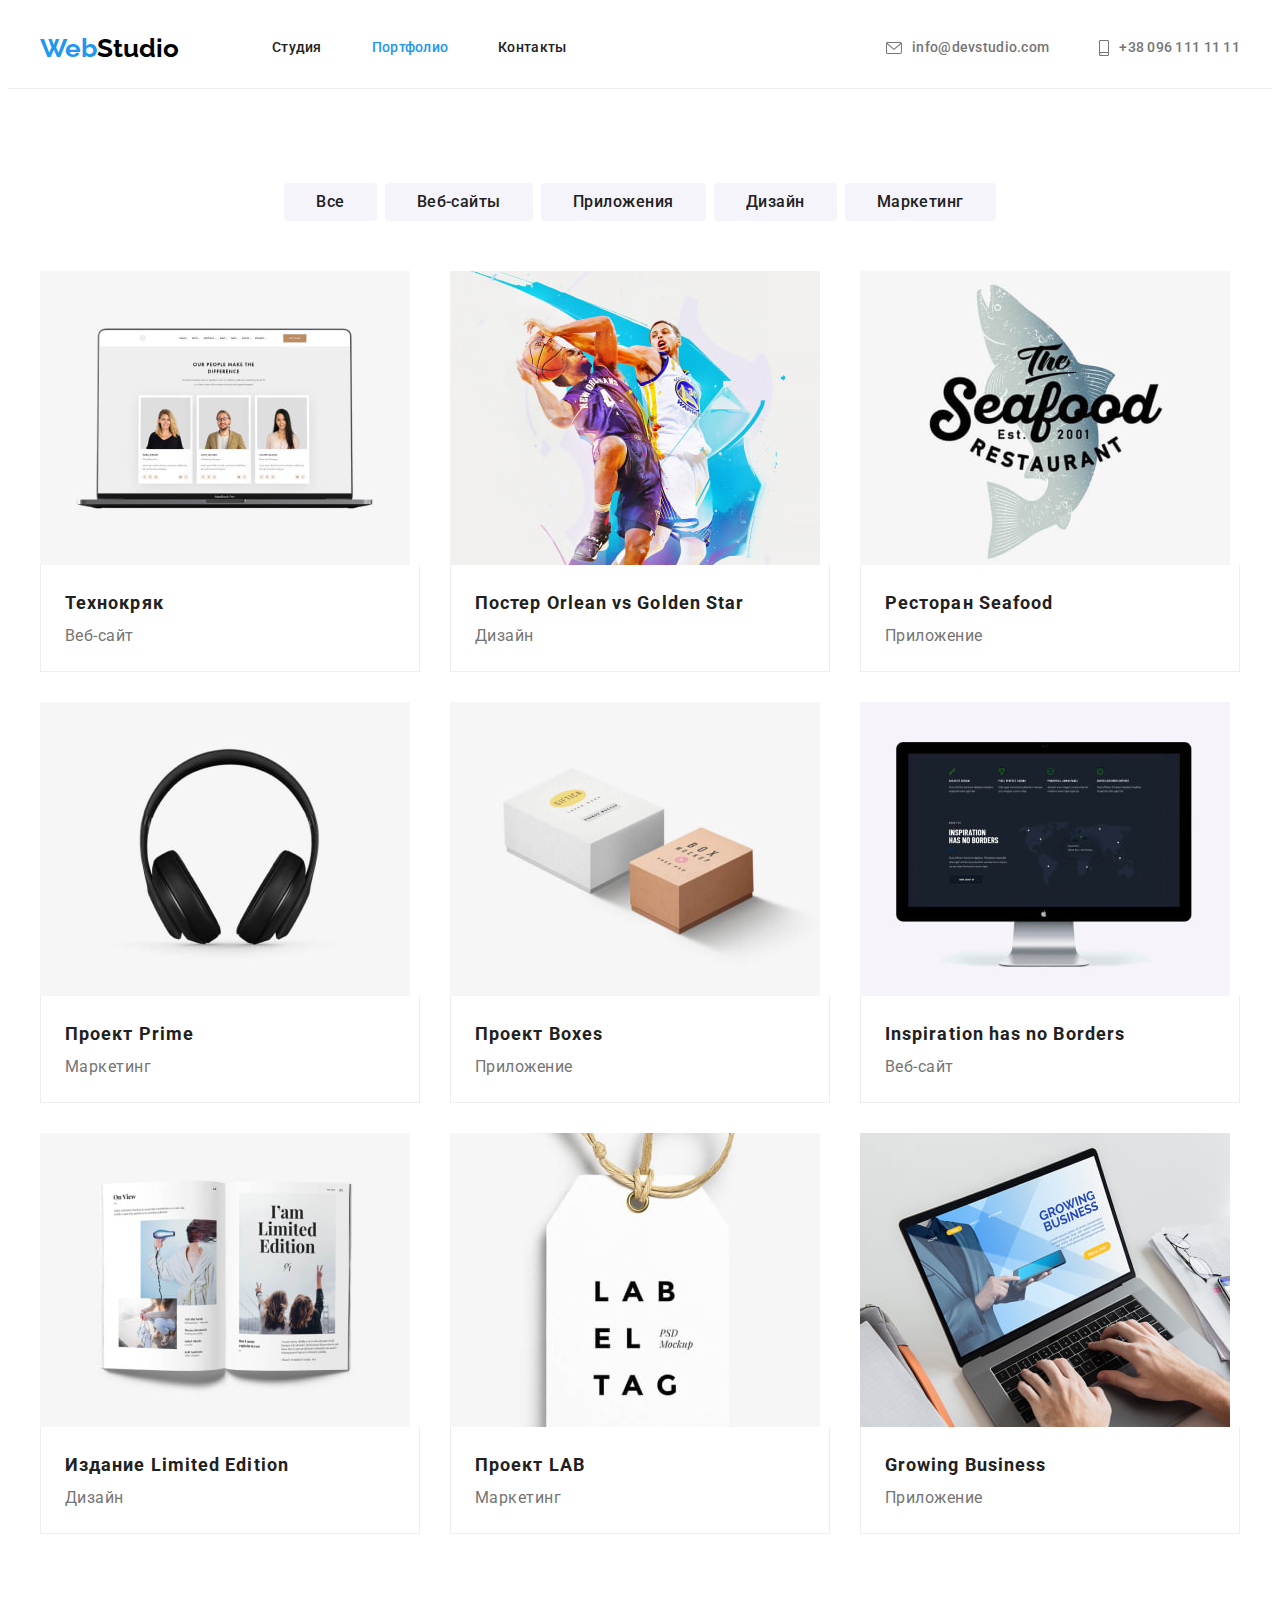
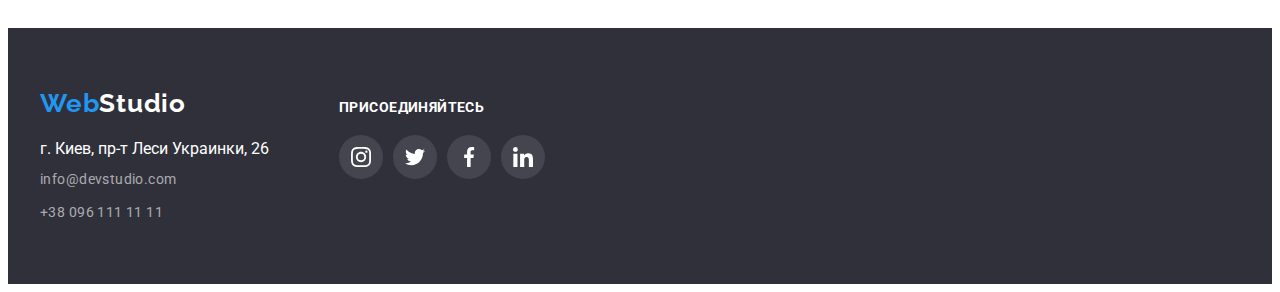
==== portfolio.html @ 003eeb86 "Initial commit" ====
<!DOCTYPE html>
<html lang="ru">
  <head>
    <meta charset="UTF-8" />
    <meta http-equiv="X-UA-Compatible" content="IE=edge" />
    <meta name="viewport" content="width=device-width, initial-scale=1.0" />
    <title>Портфолио</title>
    <!-- Project fonts -->
    <link rel="preconnect" href="https://fonts.googleapis.com" />
    <link rel="preconnect" href="https://fonts.gstatic.com" crossorigin />
    <link
      href="https://fonts.googleapis.com/css2?family=Raleway:wght@700&family=Roboto:wght@400;500;700;900&display=swap"
      rel="stylesheet"
    />
    <!-- Custom ctyles -->
    <link
      rel="stylesheet"
      href="https://cdnjs.cloudflare.com/ajax/libs/modern-normalize/1.1.0/modern-normalize.min.css"
      integrity="sha512-wpPYUAdjBVSE4KJnH1VR1HeZfpl1ub8YT/NKx4PuQ5NmX2tKuGu6U/JRp5y+Y8XG2tV+wKQpNHVUX03MfMFn9Q=="
      crossorigin="anonymous"
      referrerpolicy="no-referrer"
    />
    <link rel="stylesheet" href="./css/styles.css" />
  </head>
  <body>
    <!-- Хедер -->
    <header class="page-header">
      <div class="container header-container">
        <a href="portfolio.html" class="logo" lang="en">
          <span class="span-logo">Web</span>Studio
        </a>
        <nav>
          <ul class="site-nav">
            <li class="site-nav-item"><a class="site-nav-link" href="./index.html">Студия</a></li>
            <li class="site-nav-item">
              <a class="site-nav-link current" href="./portfolio.html">Портфолио</a>
            </li>
            <li class="site-nav-item"><a class="site-nav-link" href="#">Контакты</a></li>
          </ul>
        </nav>
        <ul class="contacts">
          <li class="contact-link">
            <a href="mailto:info@devstudio.com" class="contact-link-mailto">
              <svg class="studio-icon" width="16" height="12">
                <use href="./images/icons.svg#icon-mail"></use>
              </svg>
              info@devstudio.com
            </a>
          </li>
          <li class="contact-link">
            <a href="tel:+380961111111" class="contact-link-tel"> 
              <svg class="studio-icon" width="10" height="16">
              <use href="./images/icons.svg#icon-smartphone"></use>
            </svg>
             +38 096 111 11 11
            </a>
          </li>
        </ul>
      </div>
    </header>
    <main>
      <section class="section">
        <div class="container">
          <h1 class="visually-hidden">Навигация по сайту</h1>
          <!-- Меню Портфолио -->
          <ul class="list-portfolio">
            <li class="btn-item">
              <button class="btn-portfolio" type="button">Все</button>
            </li>
            <li class="btn-item">
              <button class="btn-portfolio" type="button">Веб-сайты</button>
            </li>
            <li class="btn-item">
              <button class="btn-portfolio" type="button">Приложения</button>
            </li>
            <li class="btn-item">
              <button class="btn-portfolio" type="button">Дизайн</button>
            </li>
            <li class="btn-item">
              <button class="btn-portfolio" type="button">Маркетинг</button>
            </li>
          </ul>
          <!-- Портфолио -->
          <ul class="card-set">
            <li class="card-item">
              <a href="" class="card-link">
                <img src="./images/project/project1.jpg" alt="#" width="370" />
                <div class="card-name">
                  <h2 class="portfolio-title">Технокряк</h2>
                  <p class="subtitle">Веб-сайт</p>
                </div>
              </a>
            </li>
            <li class="card-item">
              <a href="" class="card-link">
                <img src="./images/project/project2.jpg" alt="#" width="370" />
                <div class="card-name">
                  <h2 class="portfolio-title">Постер <span lang="en">Orlean vs Golden Star</span></h2>
                  <p class="subtitle">Дизайн</p>
                </div>
              </a>
            </li>
            <li class="card-item">
              <a href="" class="card-link">
                <img src="./images/project/project3.jpg" alt="#" width="370" />
                <div class="card-name">
                  <h2 class="portfolio-title">Ресторан <span lang="en">Seafood</span></h2>
                  <p class="subtitle">Приложение</p>
                </div>
              </a>
            </li>
            <li class="card-item">
              <a href="" class="card-link">
                <img src="./images/project/project4.jpg" alt="#" width="370" />
                <div class="card-name">
                  <h2 class="portfolio-title">Проект <span lang="en">Prime</span></h2>
                  <p class="subtitle">Маркетинг</p>
                </div>
              </a>
            </li>
            <li class="card-item">
              <a href="" class="card-link">
                <img src="./images/project/project5.jpg" alt="#" width="370" />
                <div class="card-name">
                  <h2 class="portfolio-title">Проект <span lang="en">Boxes</span></h2>
                  <p class="subtitle">Приложение</p>
                </div>
              </a>
            </li>
            <li class="card-item">
              <a href="" class="card-link">
                <img src="./images/project/project6.jpg" alt="#" width="370" />
                <div class="card-name">
                  <h2 class="portfolio-title"><span lang="en">Inspiration has no Borders</span></h2>
                  <p class="subtitle">Веб-сайт</p>
                </div>
              </a>
            </li>
            <li class="card-item">
              <a href="" class="card-link">
                <img src="./images/project/project7.jpg" alt="#" width="370" />
                <div class="card-name">
                  <h2 class="portfolio-title">Издание <span lang="en">Limited Edition</span></h2>
                  <p class="subtitle">Дизайн</p>
                </div>
              </a>
            </li>
            <li class="card-item">
              <a href="" class="card-link">
                <img src="./images/project/project8.jpg" alt="#" width="370" />
                <div class="card-name">
                  <h2 class="portfolio-title">Проект <span lang="en">LAB</span> </h2>
                  <p class="subtitle">Маркетинг</p>
                </div>
              </a>
            </li>
            <li class="card-item">
              <a href="" class="card-link">
                <img src="./images/project/project9.jpg" alt="#" width="370" />
                <div class="card-name">
                  <h2 class="portfolio-title"><span lang="en">Growing Business</span> </h2>
                  <p class="subtitle">Приложение</p>
                </div>
              </a>
            </li>
          </ul>
        </div>
      </section>
    </main>
    <footer class="footer">
      <div class="container">
        <div class="footer-containers">
          <a href="index.html" class="footer-logo" lang="en">Web<span class="logo-white">Studio</span></a>
          <address class="address">
            <ul class="list-footer">
              <li class="item-footer">
                <a class="footer-address" href="https://goo.gl/maps/wZrhTmKTJjCUaYkh9">г. Киев, пр-т Леси Украинки, 26</a>
              </li>
              <li class="item-footer">
                <a href="mailto:info@devstudio.com" class="footer-mailto"> info@devstudio.com</a>
              </li>
              <li class="item-footer">
                <a href="tel:+380961111111" class="footer-tel">+38 096 111 11 11</a>
              </li>
            </ul>
          </address>
        </div>
        <div class="container-icon">
          <h3 class="footer-title">присоединяйтесь</h3>
          <ul class="footer-icons">
            <li class="list-icon">
              <a class="socials-links link" href="" target="_blank" rel="noopener noreferrer" aria-label="иконка Instagram">
                <svg class="socials-icons" width="20" height="20">
                  <use href="./images/icons.svg#icon-instagram"></use>
                </svg>
              </a>
            </li>
            <li class="list-icon">
              <a class="socials-links link" href="" target="_blank" rel="noopener noreferrer" aria-label="иконка Twitter">
                <svg class="socials-icons" width="20" height="20">
                  <use href="./images/icons.svg#icon-twitter"></use>
                </svg>
              </a>
            </li>
            <li class="list-icon">
              <a class="socials-links link" href="" target="_blank" rel="noopener noreferrer" aria-label="иконка Facebook">
                <svg class="socials-icons" width="20" height="20">
                  <use href="./images/icons.svg#icon-facebook"></use>
                </svg>
              </a>
            </li>
            <li class="list-icon">
              <a class="socials-links link" href="" target="_blank" rel="noopener noreferrer" aria-label="иконка Linkedin">
                <svg class="socials-icons" width="20" height="20">
                  <use href="./images/icons.svg#icon-linkedin"></use>
                </svg>
              </a>
            </li>
          </ul>
        </div>
      </div>
    </footer>
  </body>
</html>
---- css/styles.css ----
:root {
  --main-txt-cl: #757575;
  --second-txt-cl: #212121;
  --accent-color: #2196f3;
  --card-set-qap: 30px;
}
/* Главная */
body {
  color: var(--main-txt-cl);
  background-color: #ffffff;
  font-family: 'Roboto', sans-serif;
}

.container {
  width: 1200px;
  padding-left: 15px;
  padding-right: 15px;
  margin-left: auto;
  margin-right: auto;
}

h1,
h2,
h3,
h4,
h5,
h6,
ul,
ol,
p {
  margin: 0;
  padding: 0;
}
img {
  display: block;
}

.section {
  padding-top: 94px;
  padding-bottom: 94px;
}

.page-header {
  border-bottom: 1px solid #ececec;
}
.header-container {
  display: flex;
  align-items: center;
}

/* цвет лого */
.logo {
  font-family: 'Raleway';
  font-weight: 700;
  font-size: 26px;
  line-height: 1.19;
  color: #000000;
  text-decoration: none;
  margin-right: 93px;
}
.span-logo {
  font-family: 'Raleway';
  font-weight: 700;
  font-size: 26px;
  line-height: 1.19;
  color: var(--accent-color);
}
/* убирает маркировки возле списка */
ul {
  list-style: none;
}
/* блок навигации */

.site-nav {
  display: flex;
  align-items: center;
}

.site-nav-link {
  font-weight: 500;
  font-size: 14px;
  line-height: 1.14;
  letter-spacing: 0.02em;
  color: var(--second-txt-cl);
  text-decoration: none;
  display: block;
  padding-top: 32px;
  padding-bottom: 32px;
}

.site-nav-item {
  margin-right: 50px;
}
.site-nav-item:last-child {
  margin-right: 0;
}
.site-nav-link:hover,
.site-nav-link:focus {
  color: var(--accent-color);
}
.site-nav-link.current {
  color: var(--accent-color);
}
/* контакти */
.contacts {
  display: flex;
  margin-left: auto;
}

.contact-link {
  display: flex;
  margin-right: 50px;
  color: var(--main-txt-cl);
  align-items: center;
}

.contact-link:last-child {
  margin-right: 0;
}

.contact-link-mailto:hover,
.contact-link-mailto:focus {
  color: var(--accent-color);
}
.contact-link-tel:hover,
.contact-link-tel:focus {
  color: var(--accent-color);
}
.contact-link-mailto,
.contact-link-tel {
  font-weight: 500;
  font-size: 14px;
  line-height: 1.14;
  letter-spacing: 0.02em;
  color: var(--main-txt-cl);
  text-decoration: none;
  padding-top: 32px;
  padding-bottom: 32px;
  display: flex;
  align-items: center;
}
.studio-icon {
  fill: currentcolor;
  margin-right: 10px;
}
/* Герой */
.hero {
  max-width: 1600px;
  margin-left: auto;
  margin-right: auto;
  color: #ffffff;
  background-color: #c4c4c4;
  background-size: 1600px 600px;
  background-image: linear-gradient(rgba(47, 48, 58, 0.4), rgba(47, 48, 58, 0.4)),
    url(../images/background/bk.png.jpg);
  background-repeat: no-repeat;
  background-position: center;
  display: block;
  text-align: center;
  padding-top: 200px;
  padding-bottom: 200px;
}

.hero-title {
  text-transform: uppercase;
  width: 696px;
  letter-spacing: 0.06em;
  font-weight: 900;
  font-size: 44px;
  line-height: 1.36;
  margin-bottom: 30px;
  margin-left: auto;
  margin-right: auto;
}
/* Кнопка */
.button {
  font-weight: 700;
  font-size: 16px;
  line-height: 1.88;
  color: #ffffff;
  background-color: var(--accent-color);
  font-family: inherit;
  cursor: pointer;
  padding: 10px 32px;
  min-width: 200px;
  min-height: 50px;
  border-radius: 4px;
  border: none;
}

/* особенности */
.specifics-list {
  display: flex;
}

.specific-link {
  display: flex;
  align-items: center;
  justify-content: center;

  width: 270px;
  min-height: 120px;

  background: #f5f4fa;
  border-radius: 4px;
  margin-bottom: 30px;
}

.specific-item {
  width: 270px;
  margin-right: 30px;
}
.specific-item:last-child {
  margin-right: 0;
}
.specific-title {
  font-weight: 700;
  font-size: 14px;
  line-height: 1.4;
  text-transform: uppercase;
  color: var(--second-txt-cl);
  margin-bottom: 10px;
}
.specific-text {
  font-size: 14px;
  line-height: 1.71;
  letter-spacing: 0.03em;
}

/* Чем мы занимаемся */
.work {
  padding-top: 0;
}
.work-title {
  font-weight: 700;
  font-size: 36px;
  line-height: 1.17;
  letter-spacing: 0.03em;
  color: var(--second-txt-cl);
  margin-bottom: 50px;
  text-align: center;
}
.work-item {
  display: flex;
}
.work-list {
  margin-right: 30px;
}
.work-list:last-child {
  margin-right: 0;
}
/* команда */
.team {
  color: var(--second-txt-cl);
  background-color: #f5f4fa;
  text-align: center;
}
.team-list {
  display: flex;
}
.team-title {
  font-weight: 700;
  font-size: 36px;
  line-height: 1.17;
  letter-spacing: 0.03em;
  margin-bottom: 50px;
}
.team-item {
  background-color: #ffffff;
  margin-right: 30px;
  box-shadow: 0px 1px 3px rgba(0, 0, 0, 0.12), 0px 1px 1px rgba(0, 0, 0, 0.14),
    0px 2px 1px rgba(0, 0, 0, 0.2);
  border-radius: 0px 0px 4px 4px;
}
.team-item:last-child {
  margin-right: 0;
}
.team-box {
  padding-top: 30px;
  padding-bottom: 30px;
}
.team-name {
  font-weight: 500;
  font-size: 16px;
  line-height: 1.19;
  text-align: center;
  letter-spacing: 0.03em;
  margin-bottom: 10px;
}

.team-position {
  font-size: 16px;
  line-height: 1.19;
  text-align: center;
  letter-spacing: 0.03em;
  color: var(--main-txt-cl);
  margin-bottom: 16px;
}
/* Соц. сети icons Наша команда  */
.socials {
  display: flex;
  justify-content: center;
  align-items: center;
}
.socials-link {
  display: flex;
  align-items: center;
  justify-content: center;

  width: 44px;
  height: 44px;

  background-color: #ffffff;

  border-radius: 50%;
}
.socials-link:hover,
.socials-link:focus {
  background-color: #2196f3;
}
.socials-link:hover .socials-icon,
.socials-link:focus .socials-icon {
  fill: #ffffff;
}
.socials-item:not(:last-child) {
  margin-right: 10px;
}
.socials-icon {
  fill: #afb1b8;
}

/* Постоянные клиенты */
.clients-title {
  font-weight: 700;
  font-size: 36px;
  line-height: 1.17;
  letter-spacing: 0.03em;
  margin-bottom: 50px;
  text-align: center;
  letter-spacing: 0.03em;
  color: #212121;
}
.clients {
  display: flex;
  align-items: center;
  justify-content: center;
}
.clients-item:not(:last-child) {
  margin-right: 30px;
}
.clients-link {
  display: flex;
  align-items: center;
  justify-content: center;

  width: 170px;
  min-height: 92px;

  border: 1px solid #afb1b8;
  border-radius: 4px;
}
.clients-icon {
  fill: #afb1b8;
}



.clients-link:hover,
.clients-link:focus {
  border: 1px solid #2196f3;
}

.clients-link:hover .clients-icon,
.clients-link:focus .clients-icon {
  fill: #2196f3;
}

/* Подвал */
.footer {
  background-color: #2f303a;
  padding-top: 60px;
  padding-bottom: 60px;
}
.footer-logo {
  font-family: 'Raleway';
  font-weight: 700;
  font-size: 26px;
  line-height: 1.19;
  letter-spacing: 0.03em;
  color: var(--accent-color);
  text-decoration: none;
}
.logo-white {
  font-family: 'Raleway';
  font-weight: 700;
  font-size: 26px;
  line-height: 1.19;
  letter-spacing: 0.03em;
  color: #ffffff;
}
.address {
  margin-top: 20px;
}
.footer-address {
  font-family: 'Roboto';
  color: #ffffff;
  font-style: normal;
  text-decoration: none;
  font-weight: 400;
}
.item-footer {
  margin-bottom: 9px;
}
.item-footer:last-child {
  margin-bottom: 0px;
}
.footer-address {
  display: block;
}
.footer-tel,
.footer-mailto {
  font-size: 14px;
  line-height: 24px;
  letter-spacing: 0.03em;
  color: rgba(255, 255, 255, 0.6);
  text-decoration: none;
  font-style: normal;
}
.footer > .container {
  display: flex;
  align-items: baseline;
}
.container-icon {
  margin-left: 70px;
}
/* Соц. сети icons Footer  */
.footer-title {
  font-weight: 700;
  font-size: 14px;
  line-height: 16px;
  letter-spacing: 0.03em;
  text-transform: uppercase;
  color: #ffffff;
  margin-bottom: 20px;
}
.footer-icons {
  display: flex;
  align-items: center;
}
.socials-links {
  display: flex;
  align-items: center;
  justify-content: center;

  width: 44px;
  height: 44px;

  background-color: rgba(255, 255, 255, 0.1);

  border-radius: 50%;
}
.socials-links:hover,
.socials-links:focus {
  background-color: #2196f3;
}

.list-icon:not(:last-child) {
  margin-right: 10px;
}
.socials-icons {
  fill: #ffffff;
}

/* Main portfolio */
.section .list-portfolio {
  display: flex;
  align-items: center;
  justify-content: center;
}

.btn-portfolio {
  font-weight: 500;
  font-size: 16px;
  line-height: 1.63;
  text-align: center;
  letter-spacing: 0.03em;
  color: var(--second-txt-cl);
  background-color: #f5f4fa;
  cursor: pointer;
  font-family: inherit;
  padding: 6px 32px;
  border: none;
  border-radius: 4px;
}
.btn-item {
  margin-right: 8px;
}
.btn-item:last-child {
  margin-right: 0;
}

.list-portfolio {
  margin-bottom: 50px;
}

.btn-portfolio:hover,
.btn-portfolio:focus {
  color: #ffffff;
  background-color: var(--accent-color);
  box-shadow: 0px 3px 1px rgba(0, 0, 0, 0.1), 0px 1px 2px rgba(0, 0, 0, 0.08),
    0px 2px 2px rgba(0, 0, 0, 0.12);
  border-radius: 4px;
}

.portfolio-title {
  font-weight: 700;
  font-size: 18px;
  line-height: 2;
  letter-spacing: 0.06em;
  color: var(--second-txt-cl);
}

.subtitle {
  font-size: 16px;
  line-height: 1.88;
  letter-spacing: 0.03em;
  color: var(--main-txt-cl);
}
.visually-hidden {
  position: absolute;
  width: 1px;
  height: 1px;
  margin: -1px;
  border: 0;
  padding: 0;
  clip: rect(0 0 0 0);
  overflow: hidden;
}
/* card set */

.card-set {
  display: flex;
  flex-wrap: wrap;
  margin-left: calc(-1 * var(--card-set-qap));
  margin-top: calc(-1 * var(--card-set-qap));
}

.card-set > .card-item {
  margin-left: var(--card-set-qap);
  margin-top: var(--card-set-qap);
  flex-basis: calc(100% / 3 - var(--card-set-qap));
}
.card-name {
  padding-top: 20px;
  padding-right: 24px;
  padding-bottom: 20px;
  padding-left: 24px;
  border-left: 1px solid #eeeeee;
  border-bottom: 1px solid #eeeeee;
  border-right: 1px solid #eeeeee;
}

.card-link:hover,
.card-link:focus {
  background: #ffffff;
  box-shadow: 0px 1px 1px rgba(0, 0, 0, 0.12), 0px 4px 4px rgba(0, 0, 0, 0.06),
    1px 4px 6px rgba(0, 0, 0, 0.16);
}
.card-link {
  display: block;
  text-decoration: none;
}
.card-link:hover,
.card-link:focus {
  background: #ffffff;
  box-shadow: 0px 1px 1px rgba(0, 0, 0, 0.12), 0px 4px 4px rgba(0, 0, 0, 0.06),
    1px 4px 6px rgba(0, 0, 0, 0.16);
}
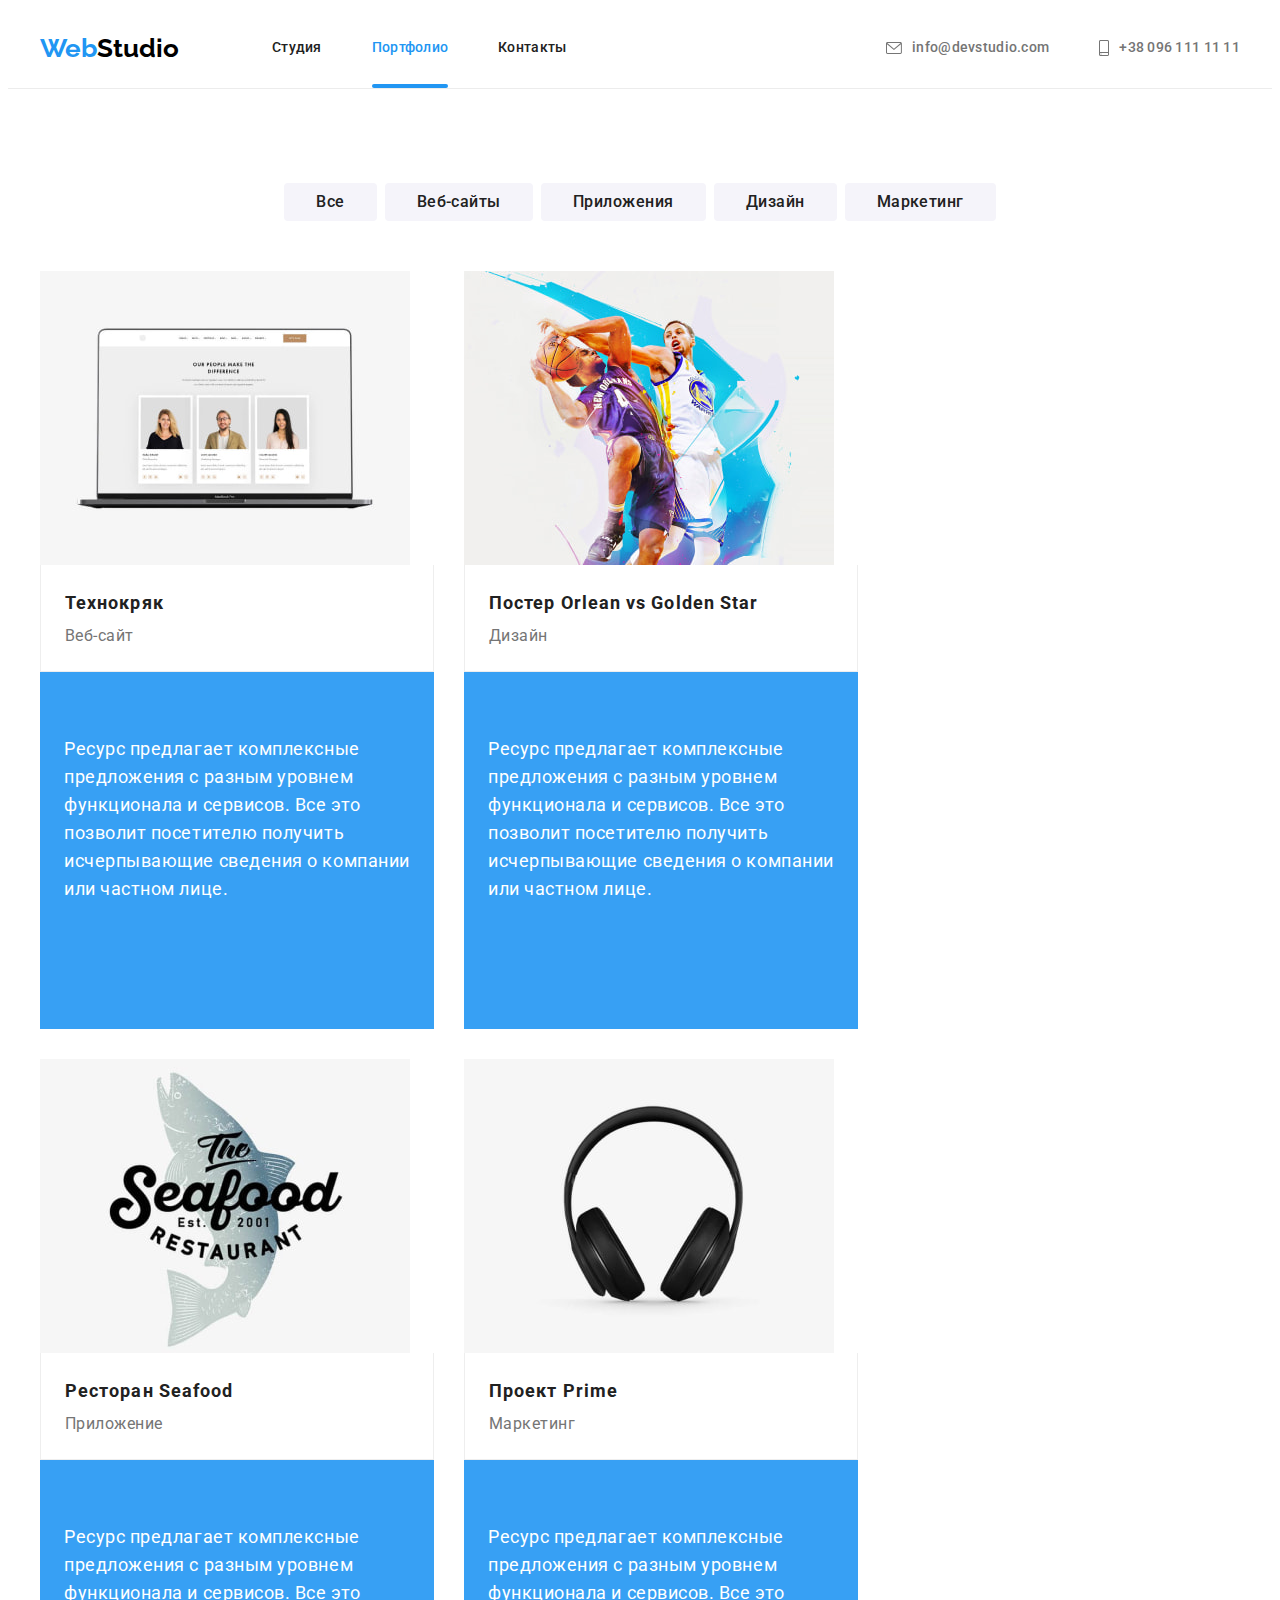
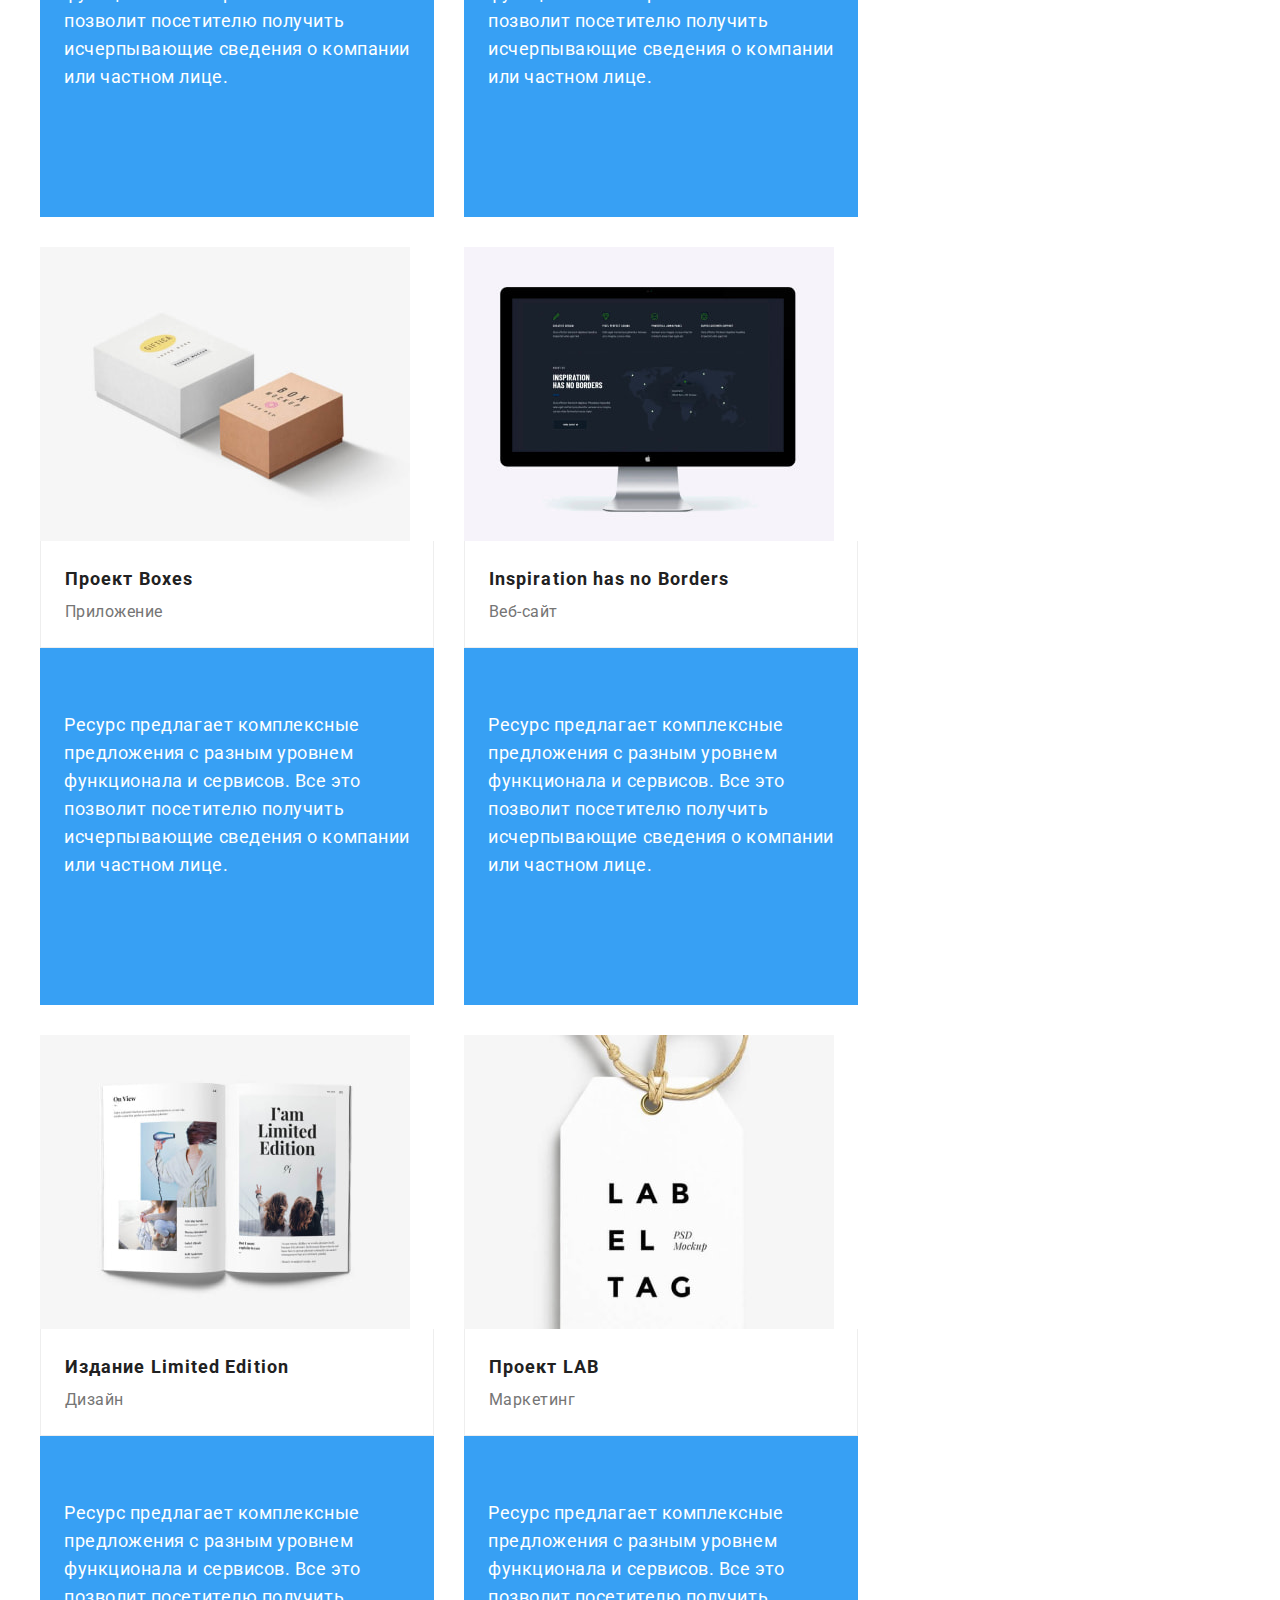
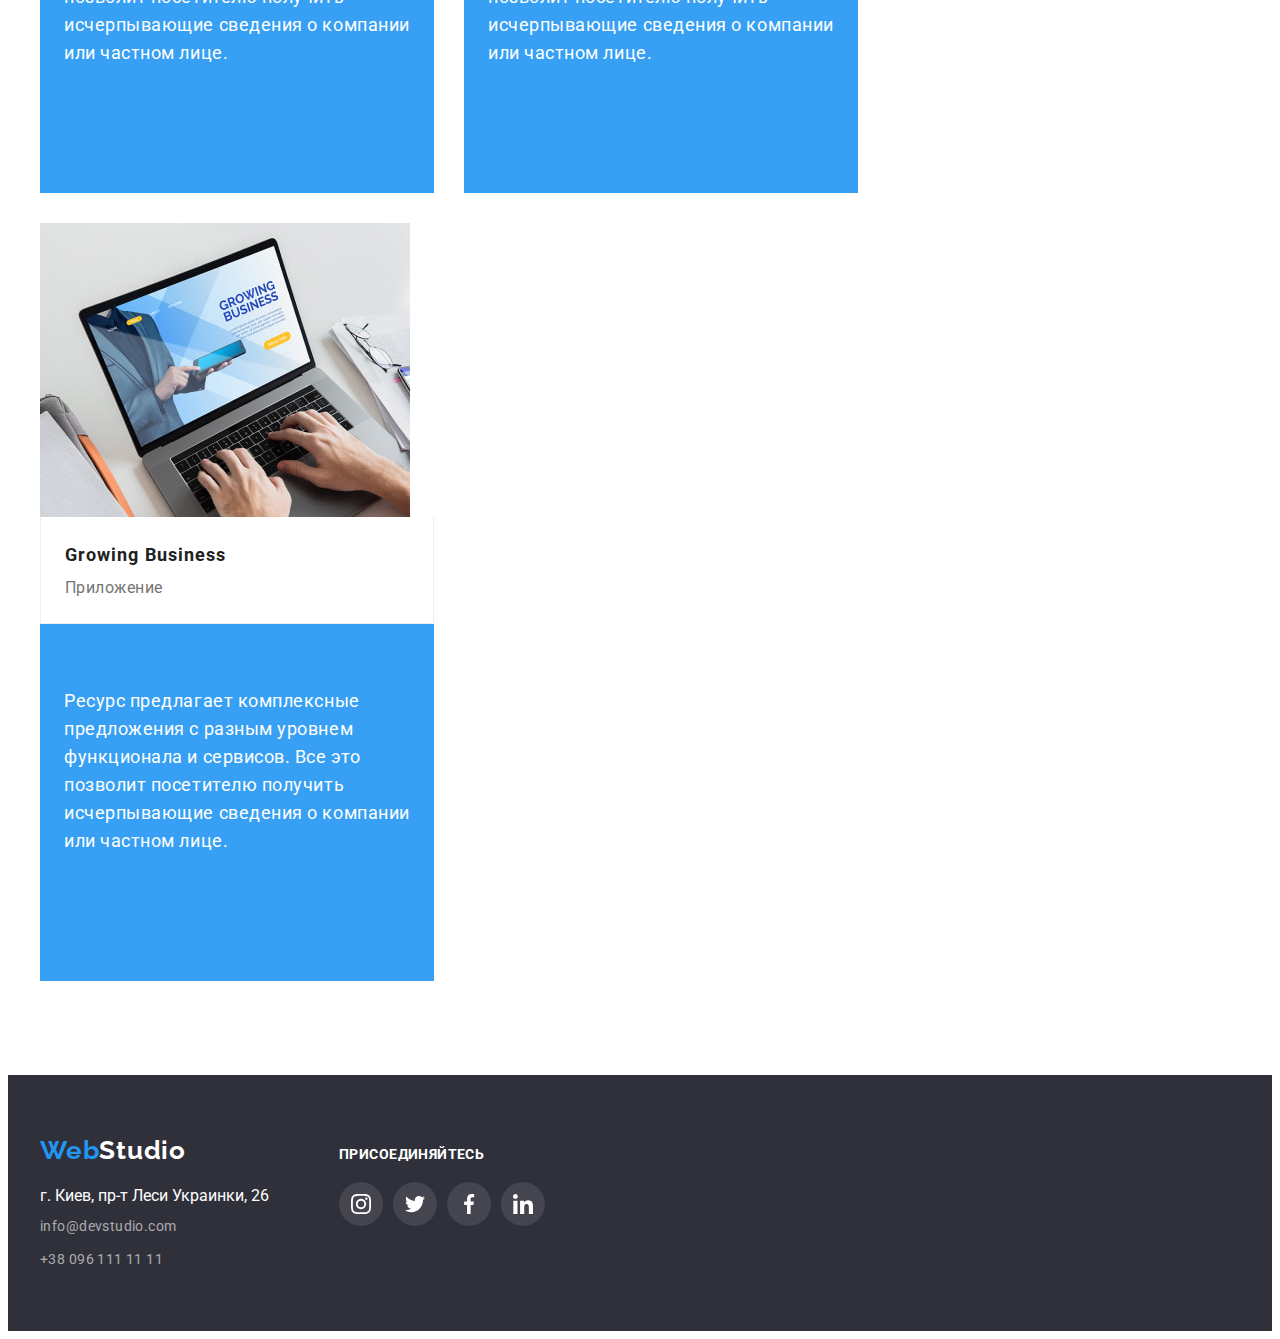
==== commit 944e8a9a: "transititon задала властивість" ====
--- a/portfolio.html
+++ b/portfolio.html
@@ -89,6 +89,10 @@
                   <h2 class="portfolio-title">Технокряк</h2>
                   <p class="subtitle">Веб-сайт</p>
                 </div>
+                <div class="overlay">
+                  <p class="overlay-text">Ресурс предлагает комплексные предложения с разным уровнем функционала и сервисов. Все это позволит посетителю получить
+                  исчерпывающие сведения о компании или частном лице.</p>
+                </div>
               </a>
             </li>
             <li class="card-item">
@@ -98,6 +102,10 @@
                   <h2 class="portfolio-title">Постер <span lang="en">Orlean vs Golden Star</span></h2>
                   <p class="subtitle">Дизайн</p>
                 </div>
+                <div class="overlay">
+                  <p class="overlay-text">Ресурс предлагает комплексные предложения с разным уровнем функционала и сервисов. Все это
+                    позволит посетителю получить исчерпывающие сведения о компании или частном лице.</p>
+                </div>
               </a>
             </li>
             <li class="card-item">
@@ -107,6 +115,11 @@
                   <h2 class="portfolio-title">Ресторан <span lang="en">Seafood</span></h2>
                   <p class="subtitle">Приложение</p>
                 </div>
+                <div class="overlay">
+                  <p class="overlay-text">Ресурс предлагает комплексные предложения с разным уровнем функционала и сервисов. Все это
+                    позволит посетителю получить
+                    исчерпывающие сведения о компании или частном лице.</p>
+                </div>
               </a>
             </li>
             <li class="card-item">
@@ -116,6 +129,11 @@
                   <h2 class="portfolio-title">Проект <span lang="en">Prime</span></h2>
                   <p class="subtitle">Маркетинг</p>
                 </div>
+                <div class="overlay">
+                  <p class="overlay-text">Ресурс предлагает комплексные предложения с разным уровнем функционала и сервисов. Все это
+                    позволит посетителю получить
+                    исчерпывающие сведения о компании или частном лице.</p>
+                </div>
               </a>
             </li>
             <li class="card-item">
@@ -125,6 +143,11 @@
                   <h2 class="portfolio-title">Проект <span lang="en">Boxes</span></h2>
                   <p class="subtitle">Приложение</p>
                 </div>
+                <div class="overlay">
+                  <p class="overlay-text">Ресурс предлагает комплексные предложения с разным уровнем функционала и сервисов. Все это
+                    позволит посетителю получить
+                    исчерпывающие сведения о компании или частном лице.</p>
+                </div>
               </a>
             </li>
             <li class="card-item">
@@ -134,6 +157,11 @@
                   <h2 class="portfolio-title"><span lang="en">Inspiration has no Borders</span></h2>
                   <p class="subtitle">Веб-сайт</p>
                 </div>
+                <div class="overlay">
+                  <p class="overlay-text">Ресурс предлагает комплексные предложения с разным уровнем функционала и сервисов. Все это
+                    позволит посетителю получить
+                    исчерпывающие сведения о компании или частном лице.</p>
+                </div>
               </a>
             </li>
             <li class="card-item">
@@ -143,6 +171,11 @@
                   <h2 class="portfolio-title">Издание <span lang="en">Limited Edition</span></h2>
                   <p class="subtitle">Дизайн</p>
                 </div>
+                <div class="overlay">
+                  <p class="overlay-text">Ресурс предлагает комплексные предложения с разным уровнем функционала и сервисов. Все это
+                    позволит посетителю получить
+                    исчерпывающие сведения о компании или частном лице.</p>
+                </div>
               </a>
             </li>
             <li class="card-item">
@@ -152,6 +185,11 @@
                   <h2 class="portfolio-title">Проект <span lang="en">LAB</span> </h2>
                   <p class="subtitle">Маркетинг</p>
                 </div>
+                <div class="overlay">
+                  <p class="overlay-text">Ресурс предлагает комплексные предложения с разным уровнем функционала и сервисов. Все это
+                    позволит посетителю получить
+                    исчерпывающие сведения о компании или частном лице.</p>
+                </div>
               </a>
             </li>
             <li class="card-item">
@@ -160,6 +198,11 @@
                 <div class="card-name">
                   <h2 class="portfolio-title"><span lang="en">Growing Business</span> </h2>
                   <p class="subtitle">Приложение</p>
+                </div>
+                <div class="overlay">
+                  <p class="overlay-text">Ресурс предлагает комплексные предложения с разным уровнем функционала и сервисов. Все это
+                    позволит посетителю получить
+                    исчерпывающие сведения о компании или частном лице.</p>
                 </div>
               </a>
             </li>
--- a/css/styles.css
+++ b/css/styles.css
@@ -3,6 +3,9 @@
   --second-txt-cl: #212121;
   --accent-color: #2196f3;
   --card-set-qap: 30px;
+  /* animation */
+  --timing-anim: cubic-bezier(0.4, 0, 0.2, 1);
+  --anim-duration: 250ms 
 }
 /* Главная */
 body {
@@ -101,6 +104,22 @@
 .site-nav-link.current {
   color: var(--accent-color);
 }
+.site-nav-link.current::after {
+  content: '';
+  display: block;
+  width: 100%;
+  height: 4px;
+  border-radius: 2px;
+  background-color: var(--accent-color);
+  position: absolute;
+  bottom: 0;
+  left: 0;
+}
+
+.site-nav-link.current {
+  position: relative;
+}
+
 /* контакти */
 .contacts {
   display: flex;
@@ -112,6 +131,11 @@
   margin-right: 50px;
   color: var(--main-txt-cl);
   align-items: center;
+
+  transition-property: color;
+  transition-duration: var(--anim-duration);
+  transition-timing-function: var(--timing-anim) ;
+
 }
 
 .contact-link:last-child {
@@ -138,6 +162,9 @@
   padding-bottom: 32px;
   display: flex;
   align-items: center;
+  transition-property: color;
+  transition-duration: var(--anim-duration);
+  transition-timing-function: var(--timing-anim) ;
 }
 .studio-icon {
   fill: currentcolor;
@@ -188,6 +215,59 @@
   border: none;
 }
 
+/* модальное окно */
+.backdrop {
+  position: fixed;
+  top: 0;
+  left: 0;
+  width: 100%;
+  height: 100%;
+  background-color: rgba(0, 0, 0, 0.2);
+  z-index: 10;
+
+  transition: opacity var(--anim-duration) var(--timing-anim), visibility var(--timing-anim) var(--anim-duration);
+}
+.backdrop.is-hidden {
+  opacity: 0;
+  pointer-events: none;
+  visibility: hidden;
+}
+.modal-wrapper {
+  background-color: #ffffff;
+  width: 528px;
+  height: 581px;
+  position: absolute;
+  top: 50%;
+  left: 50%;
+  border-radius: 4px;
+  box-shadow: 0px 1px 3px rgba(0, 0, 0, 0.12), 0px 1px 1px rgba(0, 0, 0, 0.14),
+    0px 2px 1px rgba(0, 0, 0, 0.2);
+  transform: translate(-50%, -50%);
+}
+
+.modal-btn {
+  position: absolute;
+  display: flex;
+  top: 8px;
+  right: 8px;
+  padding: 0;
+  cursor: pointer;
+  border: 1px solid rgba(0, 0, 0, 0.1);
+  justify-content: center;
+  align-items: center;
+  background-color: #ffffff;
+  border-radius: 50%;
+  width: 30px;
+  height: 30px;
+}
+
+.icon-close {
+  display: flex;
+  align-items: center;
+  justify-content: center;
+  color: var(--second-txt-cl);
+}
+
 /* особенности */
 .specifics-list {
   display: flex;
@@ -249,6 +329,27 @@
 .work-list:last-child {
   margin-right: 0;
 }
+.work-item .work-list {
+  position: relative;
+}
+.work-item .work-text {
+  width: 100%;
+  height: 70px;
+  background-color: rgba(47, 48, 58, 0.8);
+  display: flex;
+  justify-content: center;
+  align-items: center;
+  color: #ffffff;
+  font-size: 14px;
+  font-weight: 700;
+  line-height: 1.17;
+  letter-spacing: 0.03em;
+  text-transform: uppercase;
+  position: absolute;
+  bottom: 0;
+  left: 0;
+}
+
 /* команда */
 .team {
   color: var(--second-txt-cl);
@@ -313,6 +414,9 @@
   background-color: #ffffff;
 
   border-radius: 50%;
+  transition-property: background-color;
+  transition-duration: var(--anim-duration);
+  transition-timing-function: var(--timing-anim) ;
 }
 .socials-link:hover,
 .socials-link:focus {
@@ -358,12 +462,16 @@
 
   border: 1px solid #afb1b8;
   border-radius: 4px;
+  transition: fill;
+  transition: border;
+  transition: var(--slow-anim);
+  transition-property: border;
+  transition-duration: var(--anim-duration);
+  transition-timing-function: var(--timing-anim) ;
 }
 .clients-icon {
   fill: #afb1b8;
 }
-
-
 
 .clients-link:hover,
 .clients-link:focus {
@@ -458,6 +566,10 @@
   background-color: rgba(255, 255, 255, 0.1);
 
   border-radius: 50%;
+ 
+  transition-property: background-color;
+  transition-duration: var(--anim-duration);
+  transition-timing-function: var(--timing-anim) ;
 }
 .socials-links:hover,
 .socials-links:focus {
@@ -491,6 +603,10 @@
   padding: 6px 32px;
   border: none;
   border-radius: 4px;
+
+  transition-property: background-color, color, box-shadow, border-radius;
+  transition-duration: var(--anim-duration);
+  transition-timing-function: var(--timing-anim) ;
 }
 .btn-item {
   margin-right: 8px;
@@ -568,11 +684,35 @@
 }
 .card-link {
   display: block;
-  text-decoration: none;
+  text-decoration: none; 
+
+  transition-property: background-color, box-shadow;
+  transition-duration: var(--anim-duration);
+  transition-timing-function: var(--timing-anim) ;
 }
 .card-link:hover,
 .card-link:focus {
-  background: #ffffff;
+  background-color: #ffffff;
   box-shadow: 0px 1px 1px rgba(0, 0, 0, 0.12), 0px 4px 4px rgba(0, 0, 0, 0.06),
     1px 4px 6px rgba(0, 0, 0, 0.16);
 }
+/* оверлей с текстом */
+.overlay {
+display: block;
+justify-content: center;
+padding-top: 63px;
+padding-left: 24px;
+width: 370px;
+height: 294px;
+left: 215px;
+top: 262px;
+background: rgba(33, 150, 243, 0.9);
+}
+
+.overlay-text{
+font-weight: 400;
+font-size: 18px;
+line-height: 1.55;
+letter-spacing: 0.03em;
+color: #FFFFFF;
+}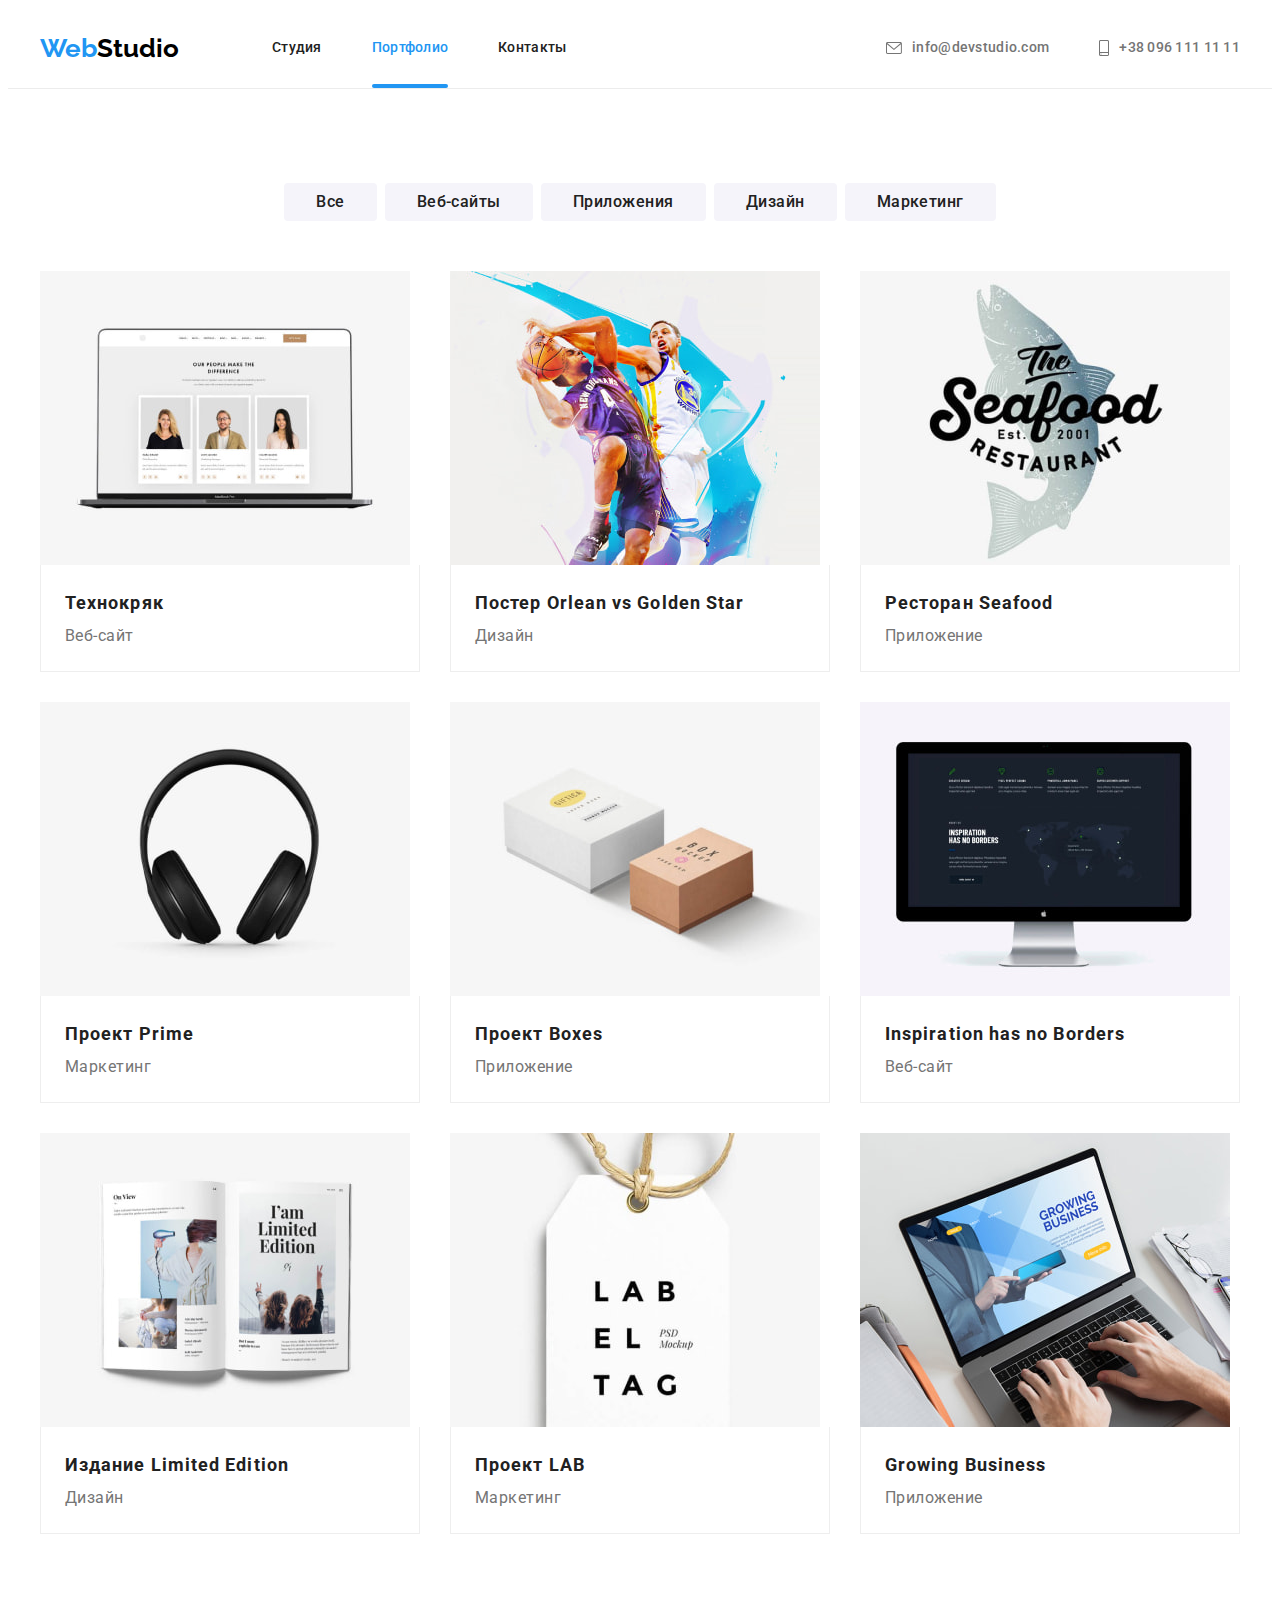
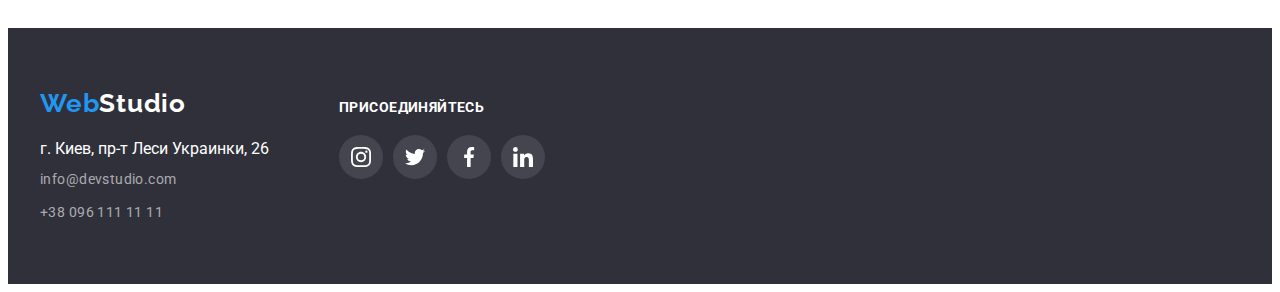
==== commit 074919af: "ДЗ-5 зробила" ====
--- a/portfolio.html
+++ b/portfolio.html
@@ -48,11 +48,11 @@
             </a>
           </li>
           <li class="contact-link">
-            <a href="tel:+380961111111" class="contact-link-tel"> 
+            <a href="tel:+380961111111" class="contact-link-tel">
               <svg class="studio-icon" width="10" height="16">
-              <use href="./images/icons.svg#icon-smartphone"></use>
-            </svg>
-             +38 096 111 11 11
+                <use href="./images/icons.svg#icon-smartphone"></use>
+              </svg>
+              +38 096 111 11 11
             </a>
           </li>
         </ul>
@@ -84,125 +84,165 @@
           <ul class="card-set">
             <li class="card-item">
               <a href="" class="card-link">
-                <img src="./images/project/project1.jpg" alt="#" width="370" />
+                <div class="card-overlay-thumb">
+                  <img src="./images/project/project1.jpg" alt="#" width="370" />
+                  <div class="card-overlay">
+                    <p class="overlay-text">
+                      Ресурс предлагает комплексные предложения с разным уровнем функционала и
+                      сервисов. Все это позволит посетителю получить исчерпывающие сведения о
+                      компании или частном лице.
+                    </p>
+                  </div>
+                </div>
                 <div class="card-name">
                   <h2 class="portfolio-title">Технокряк</h2>
                   <p class="subtitle">Веб-сайт</p>
                 </div>
-                <div class="overlay">
-                  <p class="overlay-text">Ресурс предлагает комплексные предложения с разным уровнем функционала и сервисов. Все это позволит посетителю получить
-                  исчерпывающие сведения о компании или частном лице.</p>
-                </div>
-              </a>
-            </li>
-            <li class="card-item">
-              <a href="" class="card-link">
-                <img src="./images/project/project2.jpg" alt="#" width="370" />
-                <div class="card-name">
-                  <h2 class="portfolio-title">Постер <span lang="en">Orlean vs Golden Star</span></h2>
+              </a>
+            </li>
+            <li class="card-item">
+              <a href="" class="card-link">
+                <div class="card-overlay-thumb">
+                  <img src="./images/project/project2.jpg" alt="#" width="370" />
+                  <div class="card-overlay">
+                    <p class="overlay-text">
+                      Ресурс предлагает комплексные предложения с разным уровнем функционала и
+                      сервисов. Все это позволит посетителю получить исчерпывающие сведения о
+                      компании или частном лице.
+                    </p>
+                  </div>
+                </div>
+                <div class="card-name">
+                  <h2 class="portfolio-title">
+                    Постер <span lang="en">Orlean vs Golden Star</span>
+                  </h2>
                   <p class="subtitle">Дизайн</p>
                 </div>
-                <div class="overlay">
-                  <p class="overlay-text">Ресурс предлагает комплексные предложения с разным уровнем функционала и сервисов. Все это
-                    позволит посетителю получить исчерпывающие сведения о компании или частном лице.</p>
-                </div>
-              </a>
-            </li>
-            <li class="card-item">
-              <a href="" class="card-link">
-                <img src="./images/project/project3.jpg" alt="#" width="370" />
+              </a>
+            </li>
+            <li class="card-item">
+              <a href="" class="card-link">
+                <div class="card-overlay-thumb">
+                  <img src="./images/project/project3.jpg" alt="#" width="370" />
+                  <div class="card-overlay">
+                    <p class="overlay-text">
+                      Ресурс предлагает комплексные предложения с разным уровнем функционала и
+                      сервисов. Все это позволит посетителю получить исчерпывающие сведения о
+                      компании или частном лице.
+                    </p>
+                  </div>
+                </div>
                 <div class="card-name">
                   <h2 class="portfolio-title">Ресторан <span lang="en">Seafood</span></h2>
                   <p class="subtitle">Приложение</p>
                 </div>
-                <div class="overlay">
-                  <p class="overlay-text">Ресурс предлагает комплексные предложения с разным уровнем функционала и сервисов. Все это
-                    позволит посетителю получить
-                    исчерпывающие сведения о компании или частном лице.</p>
-                </div>
-              </a>
-            </li>
-            <li class="card-item">
-              <a href="" class="card-link">
-                <img src="./images/project/project4.jpg" alt="#" width="370" />
+              </a>
+            </li>
+            <li class="card-item">
+              <a href="" class="card-link">
+                <div class="card-overlay-thumb">
+                  <img src="./images/project/project4.jpg" alt="#" width="370" />
+                  <div class="card-overlay">
+                    <p class="overlay-text">
+                      Ресурс предлагает комплексные предложения с разным уровнем функционала и
+                      сервисов. Все это позволит посетителю получить исчерпывающие сведения о
+                      компании или частном лице.
+                    </p>
+                  </div>
+                </div>
                 <div class="card-name">
                   <h2 class="portfolio-title">Проект <span lang="en">Prime</span></h2>
                   <p class="subtitle">Маркетинг</p>
                 </div>
-                <div class="overlay">
-                  <p class="overlay-text">Ресурс предлагает комплексные предложения с разным уровнем функционала и сервисов. Все это
-                    позволит посетителю получить
-                    исчерпывающие сведения о компании или частном лице.</p>
-                </div>
-              </a>
-            </li>
-            <li class="card-item">
-              <a href="" class="card-link">
-                <img src="./images/project/project5.jpg" alt="#" width="370" />
+              </a>
+            </li>
+            <li class="card-item">
+              <a href="" class="card-link">
+                <div class="card-overlay-thumb">
+                  <img src="./images/project/project5.jpg" alt="#" width="370" />
+                  <div class="card-overlay">
+                    <p class="overlay-text">
+                      Ресурс предлагает комплексные предложения с разным уровнем функционала и
+                      сервисов. Все это позволит посетителю получить исчерпывающие сведения о
+                      компании или частном лице.
+                    </p>
+                  </div>
+                </div>
                 <div class="card-name">
                   <h2 class="portfolio-title">Проект <span lang="en">Boxes</span></h2>
                   <p class="subtitle">Приложение</p>
                 </div>
-                <div class="overlay">
-                  <p class="overlay-text">Ресурс предлагает комплексные предложения с разным уровнем функционала и сервисов. Все это
-                    позволит посетителю получить
-                    исчерпывающие сведения о компании или частном лице.</p>
-                </div>
-              </a>
-            </li>
-            <li class="card-item">
-              <a href="" class="card-link">
-                <img src="./images/project/project6.jpg" alt="#" width="370" />
+              </a>
+            </li>
+            <li class="card-item">
+              <a href="" class="card-link">
+                <div class="card-overlay-thumb">
+                  <img src="./images/project/project6.jpg" alt="#" width="370" />
+                  <div class="card-overlay">
+                    <p class="overlay-text">
+                      Ресурс предлагает комплексные предложения с разным уровнем функционала и
+                      сервисов. Все это позволит посетителю получить исчерпывающие сведения о
+                      компании или частном лице.
+                    </p>
+                  </div>
+                </div>
                 <div class="card-name">
                   <h2 class="portfolio-title"><span lang="en">Inspiration has no Borders</span></h2>
                   <p class="subtitle">Веб-сайт</p>
                 </div>
-                <div class="overlay">
-                  <p class="overlay-text">Ресурс предлагает комплексные предложения с разным уровнем функционала и сервисов. Все это
-                    позволит посетителю получить
-                    исчерпывающие сведения о компании или частном лице.</p>
-                </div>
-              </a>
-            </li>
-            <li class="card-item">
-              <a href="" class="card-link">
-                <img src="./images/project/project7.jpg" alt="#" width="370" />
+              </a>
+            </li>
+            <li class="card-item">
+              <a href="" class="card-link">
+                <div class="card-overlay-thumb">
+                  <img src="./images/project/project7.jpg" alt="#" width="370" />
+                  <div class="card-overlay">
+                    <p class="overlay-text">
+                      Ресурс предлагает комплексные предложения с разным уровнем функционала и
+                      сервисов. Все это позволит посетителю получить исчерпывающие сведения о
+                      компании или частном лице.
+                    </p>
+                  </div>
+                </div>
                 <div class="card-name">
                   <h2 class="portfolio-title">Издание <span lang="en">Limited Edition</span></h2>
                   <p class="subtitle">Дизайн</p>
                 </div>
-                <div class="overlay">
-                  <p class="overlay-text">Ресурс предлагает комплексные предложения с разным уровнем функционала и сервисов. Все это
-                    позволит посетителю получить
-                    исчерпывающие сведения о компании или частном лице.</p>
-                </div>
-              </a>
-            </li>
-            <li class="card-item">
-              <a href="" class="card-link">
-                <img src="./images/project/project8.jpg" alt="#" width="370" />
-                <div class="card-name">
-                  <h2 class="portfolio-title">Проект <span lang="en">LAB</span> </h2>
+              </a>
+            </li>
+            <li class="card-item">
+              <a href="" class="card-link">
+                <div class="card-overlay-thumb">
+                  <img src="./images/project/project8.jpg" alt="#" width="370" />
+                  <div class="card-overlay">
+                    <p class="overlay-text">
+                      Ресурс предлагает комплексные предложения с разным уровнем функционала и
+                      сервисов. Все это позволит посетителю получить исчерпывающие сведения о
+                      компании или частном лице.
+                    </p>
+                  </div>
+                </div>
+                <div class="card-name">
+                  <h2 class="portfolio-title">Проект <span lang="en">LAB</span></h2>
                   <p class="subtitle">Маркетинг</p>
                 </div>
-                <div class="overlay">
-                  <p class="overlay-text">Ресурс предлагает комплексные предложения с разным уровнем функционала и сервисов. Все это
-                    позволит посетителю получить
-                    исчерпывающие сведения о компании или частном лице.</p>
-                </div>
-              </a>
-            </li>
-            <li class="card-item">
-              <a href="" class="card-link">
-                <img src="./images/project/project9.jpg" alt="#" width="370" />
-                <div class="card-name">
-                  <h2 class="portfolio-title"><span lang="en">Growing Business</span> </h2>
+              </a>
+            </li>
+            <li class="card-item">
+              <a href="" class="card-link">
+                <div class="card-overlay-thumb">
+                  <img src="./images/project/project9.jpg" alt="#" width="370" />
+                  <div class="card-overlay">
+                    <p class="overlay-text">
+                      Ресурс предлагает комплексные предложения с разным уровнем функционала и
+                      сервисов. Все это позволит посетителю получить исчерпывающие сведения о
+                      компании или частном лице.
+                    </p>
+                  </div>
+                </div>
+                <div class="card-name">
+                  <h2 class="portfolio-title"><span lang="en">Growing Business</span></h2>
                   <p class="subtitle">Приложение</p>
-                </div>
-                <div class="overlay">
-                  <p class="overlay-text">Ресурс предлагает комплексные предложения с разным уровнем функционала и сервисов. Все это
-                    позволит посетителю получить
-                    исчерпывающие сведения о компании или частном лице.</p>
                 </div>
               </a>
             </li>
@@ -213,11 +253,15 @@
     <footer class="footer">
       <div class="container">
         <div class="footer-containers">
-          <a href="index.html" class="footer-logo" lang="en">Web<span class="logo-white">Studio</span></a>
+          <a href="index.html" class="footer-logo" lang="en"
+            >Web<span class="logo-white">Studio</span></a
+          >
           <address class="address">
             <ul class="list-footer">
               <li class="item-footer">
-                <a class="footer-address" href="https://goo.gl/maps/wZrhTmKTJjCUaYkh9">г. Киев, пр-т Леси Украинки, 26</a>
+                <a class="footer-address" href="https://goo.gl/maps/wZrhTmKTJjCUaYkh9"
+                  >г. Киев, пр-т Леси Украинки, 26</a
+                >
               </li>
               <li class="item-footer">
                 <a href="mailto:info@devstudio.com" class="footer-mailto"> info@devstudio.com</a>
@@ -232,28 +276,52 @@
           <h3 class="footer-title">присоединяйтесь</h3>
           <ul class="footer-icons">
             <li class="list-icon">
-              <a class="socials-links link" href="" target="_blank" rel="noopener noreferrer" aria-label="иконка Instagram">
+              <a
+                class="socials-links link"
+                href=""
+                target="_blank"
+                rel="noopener noreferrer"
+                aria-label="иконка Instagram"
+              >
                 <svg class="socials-icons" width="20" height="20">
                   <use href="./images/icons.svg#icon-instagram"></use>
                 </svg>
               </a>
             </li>
             <li class="list-icon">
-              <a class="socials-links link" href="" target="_blank" rel="noopener noreferrer" aria-label="иконка Twitter">
+              <a
+                class="socials-links link"
+                href=""
+                target="_blank"
+                rel="noopener noreferrer"
+                aria-label="иконка Twitter"
+              >
                 <svg class="socials-icons" width="20" height="20">
                   <use href="./images/icons.svg#icon-twitter"></use>
                 </svg>
               </a>
             </li>
             <li class="list-icon">
-              <a class="socials-links link" href="" target="_blank" rel="noopener noreferrer" aria-label="иконка Facebook">
+              <a
+                class="socials-links link"
+                href=""
+                target="_blank"
+                rel="noopener noreferrer"
+                aria-label="иконка Facebook"
+              >
                 <svg class="socials-icons" width="20" height="20">
                   <use href="./images/icons.svg#icon-facebook"></use>
                 </svg>
               </a>
             </li>
             <li class="list-icon">
-              <a class="socials-links link" href="" target="_blank" rel="noopener noreferrer" aria-label="иконка Linkedin">
+              <a
+                class="socials-links link"
+                href=""
+                target="_blank"
+                rel="noopener noreferrer"
+                aria-label="иконка Linkedin"
+              >
                 <svg class="socials-icons" width="20" height="20">
                   <use href="./images/icons.svg#icon-linkedin"></use>
                 </svg>
--- a/css/styles.css
+++ b/css/styles.css
@@ -5,7 +5,7 @@
   --card-set-qap: 30px;
   /* animation */
   --timing-anim: cubic-bezier(0.4, 0, 0.2, 1);
-  --anim-duration: 250ms 
+  --anim-duration: 250ms;
 }
 /* Главная */
 body {
@@ -89,6 +89,8 @@
   display: block;
   padding-top: 32px;
   padding-bottom: 32px;
+
+  transition: color var(--anim-duration) var(--timing-anim);
 }
 
 .site-nav-item {
@@ -131,11 +133,6 @@
   margin-right: 50px;
   color: var(--main-txt-cl);
   align-items: center;
-
-  transition-property: color;
-  transition-duration: var(--anim-duration);
-  transition-timing-function: var(--timing-anim) ;
-
 }
 
 .contact-link:last-child {
@@ -162,9 +159,10 @@
   padding-bottom: 32px;
   display: flex;
   align-items: center;
+
   transition-property: color;
   transition-duration: var(--anim-duration);
-  transition-timing-function: var(--timing-anim) ;
+  transition-timing-function: var(--timing-anim);
 }
 .studio-icon {
   fill: currentcolor;
@@ -225,7 +223,8 @@
   background-color: rgba(0, 0, 0, 0.2);
   z-index: 10;
 
-  transition: opacity var(--anim-duration) var(--timing-anim), visibility var(--timing-anim) var(--anim-duration);
+  transition: opacity var(--anim-duration) var(--timing-anim),
+    visibility var(--timing-anim) var(--anim-duration);
 }
 .backdrop.is-hidden {
   opacity: 0;
@@ -412,11 +411,12 @@
   height: 44px;
 
   background-color: #ffffff;
-
   border-radius: 50%;
+
   transition-property: background-color;
   transition-duration: var(--anim-duration);
-  transition-timing-function: var(--timing-anim) ;
+  transition-timing-function: var(--timing-anim);
+  transition: fill var(--anim-duration) var(--timing-anim);
 }
 .socials-link:hover,
 .socials-link:focus {
@@ -462,12 +462,9 @@
 
   border: 1px solid #afb1b8;
   border-radius: 4px;
-  transition: fill;
-  transition: border;
-  transition: var(--slow-anim);
-  transition-property: border;
-  transition-duration: var(--anim-duration);
-  transition-timing-function: var(--timing-anim) ;
+
+  transition: border var(--anim-duration) var(--timing-anim),
+    fill var(--anim-duration) var(--timing-anim);
 }
 .clients-icon {
   fill: #afb1b8;
@@ -566,10 +563,10 @@
   background-color: rgba(255, 255, 255, 0.1);
 
   border-radius: 50%;
- 
+
   transition-property: background-color;
   transition-duration: var(--anim-duration);
-  transition-timing-function: var(--timing-anim) ;
+  transition-timing-function: var(--timing-anim);
 }
 .socials-links:hover,
 .socials-links:focus {
@@ -604,9 +601,10 @@
   border: none;
   border-radius: 4px;
 
-  transition-property: background-color, color, box-shadow, border-radius;
-  transition-duration: var(--anim-duration);
-  transition-timing-function: var(--timing-anim) ;
+  transition-property: background-color var(--anim-duration) var(--timing-anim),
+    color var(--anim-duration) var(--timing-anim),
+    box-shadow var(--anim-duration) var(--timing-anim),
+    border-radius var(--anim-duration) var(--timing-anim);
 }
 .btn-item {
   margin-right: 8px;
@@ -684,35 +682,45 @@
 }
 .card-link {
   display: block;
-  text-decoration: none; 
-
-  transition-property: background-color, box-shadow;
-  transition-duration: var(--anim-duration);
-  transition-timing-function: var(--timing-anim) ;
-}
-.card-link:hover,
-.card-link:focus {
-  background-color: #ffffff;
-  box-shadow: 0px 1px 1px rgba(0, 0, 0, 0.12), 0px 4px 4px rgba(0, 0, 0, 0.06),
-    1px 4px 6px rgba(0, 0, 0, 0.16);
-}
+  text-decoration: none;
+
+  transition: background-color var(--anim-duration) var(--timing-anim),
+    box-shadow var(--anim-duration) var(--timing-anim);
+}
+
 /* оверлей с текстом */
-.overlay {
-display: block;
-justify-content: center;
-padding-top: 63px;
-padding-left: 24px;
-width: 370px;
-height: 294px;
-left: 215px;
-top: 262px;
-background: rgba(33, 150, 243, 0.9);
-}
-
-.overlay-text{
-font-weight: 400;
-font-size: 18px;
-line-height: 1.55;
-letter-spacing: 0.03em;
-color: #FFFFFF;
-}+.card-overlay {
+  display: block;
+  justify-content: center;
+  padding-top: 63px;
+  padding-left: 24px;
+  width: 100%;
+  height: 100%;
+  background-color: rgba(33, 150, 243, 0.9);
+
+  top: 0;
+  left: 0;
+
+  opacity: 0;
+  transition: opacity var(--anim-duration) var(--timing-anim);
+
+  position: absolute;
+  transform: translateY(100%);
+  transition: transform var(--anim-duration) var(--timing-anim);
+}
+.card-overlay-thumb {
+  position: relative;
+  overflow: hidden;
+}
+
+.card-item:hover .card-overlay {
+  opacity: 1;
+  transform: translateY(0);
+}
+.overlay-text {
+  font-weight: 400;
+  font-size: 18px;
+  line-height: 1.55;
+  letter-spacing: 0.03em;
+  color: #ffffff;
+}
